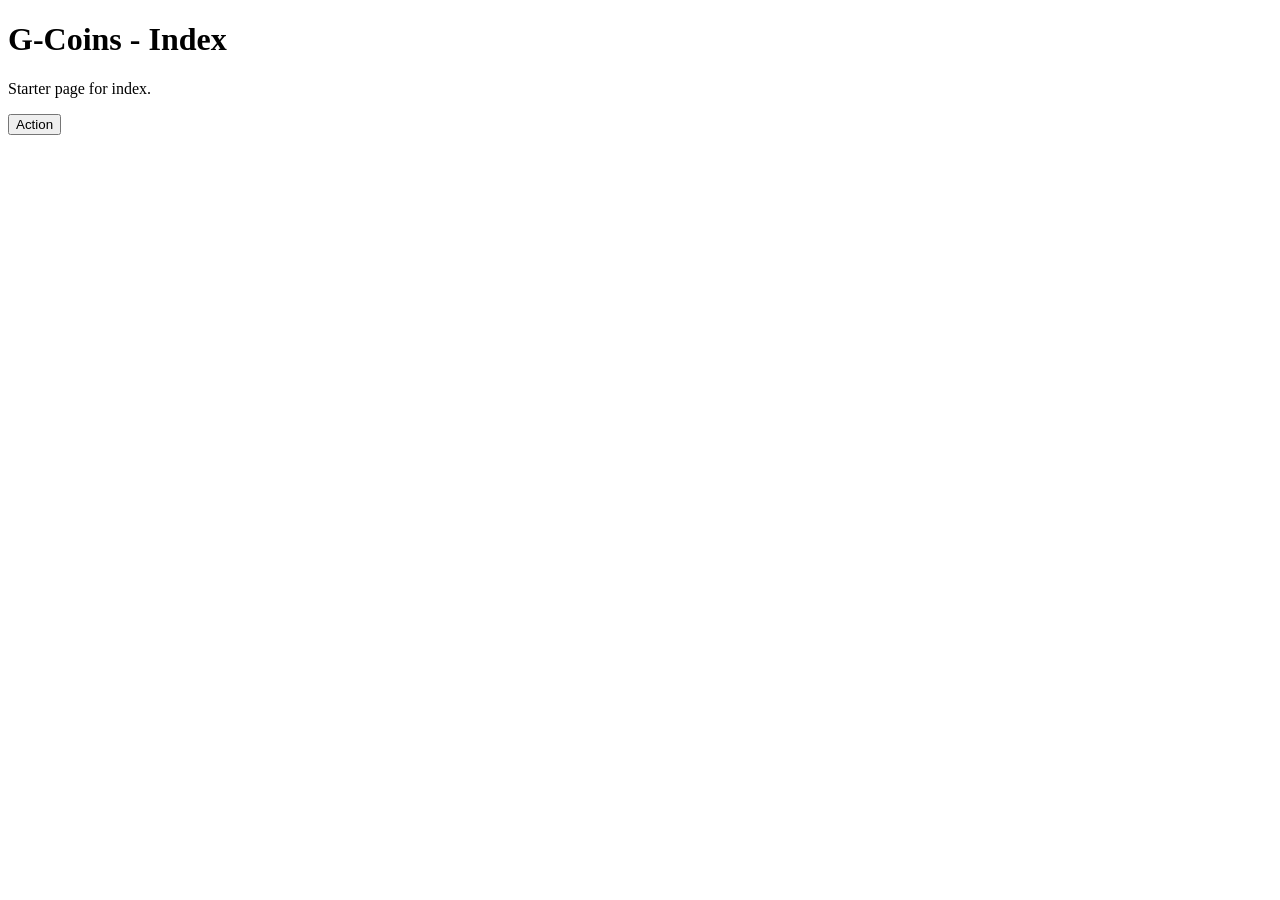
==== index.html @ 8689f321 "Add files via upload" ====
<!doctype html><html><head><meta charset='utf-8'><title>index</title><link rel='stylesheet' href='css/style.css'></head><body><header><h1>G-Coins - Index</h1></header><p>Starter page for index.</p><button onclick="alert('Coming soon')">Action</button><script src='js/app.js'></script></body></html>
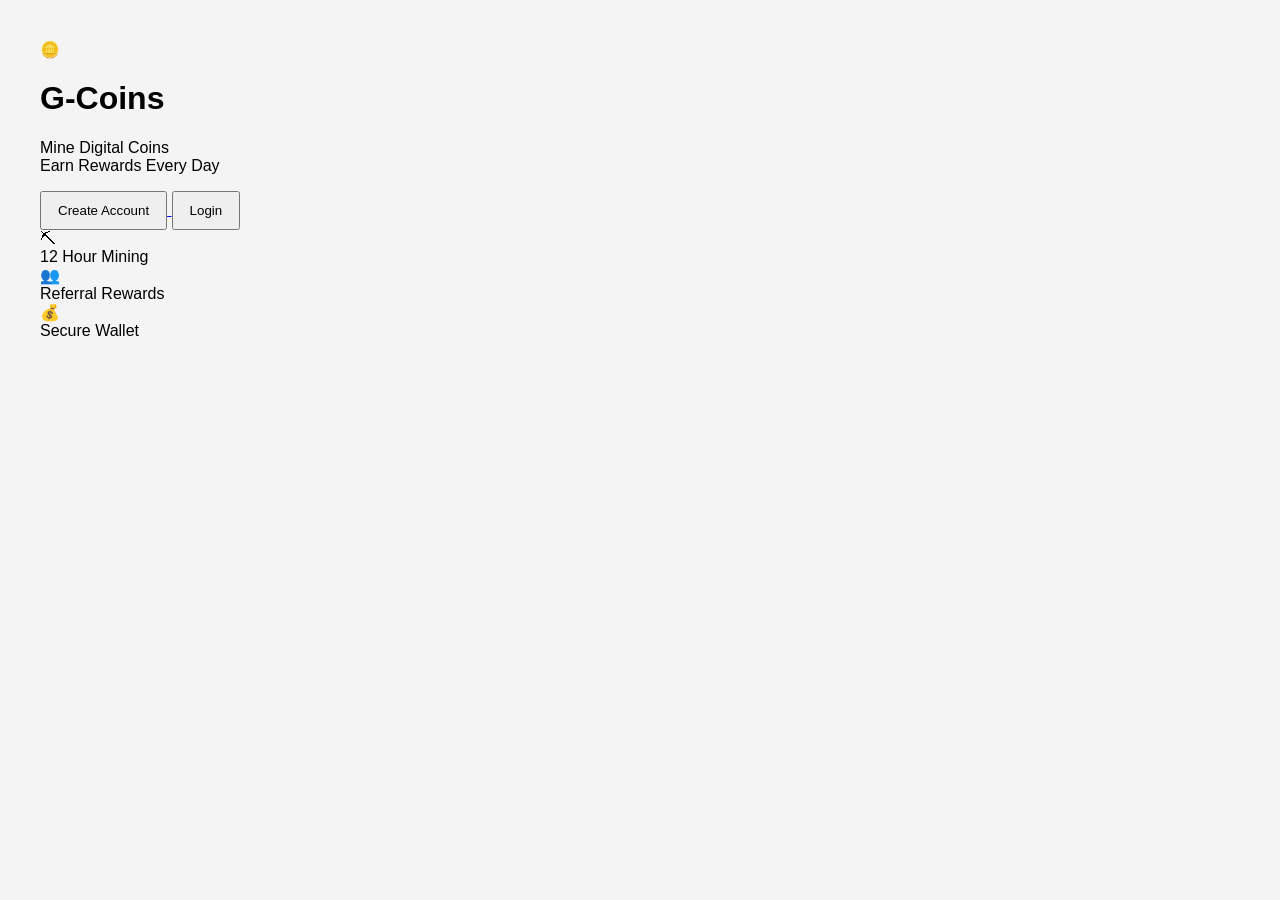
==== commit 8c831f70: "index.html" ====
--- a/index.html
+++ b/index.html
@@ -1 +1,63 @@
-<!doctype html><html><head><meta charset='utf-8'><title>index</title><link rel='stylesheet' href='css/style.css'></head><body><header><h1>G-Coins - Index</h1></header><p>Starter page for index.</p><button onclick="alert('Coming soon')">Action</button><script src='js/app.js'></script></body></html>+<!DOCTYPE html>
+<html lang="en">
+<head>
+<meta charset="UTF-8">
+<meta name="viewport" content="width=device-width, initial-scale=1.0">
+<title>G-Coins</title>
+
+<link rel="stylesheet" href="style.css">
+
+</head>
+
+<body>
+
+<div class="container">
+
+<div class="logo">
+🪙
+</div>
+
+<h1>G-Coins</h1>
+
+<p class="subtitle">
+Mine Digital Coins<br>
+Earn Rewards Every Day
+</p>
+
+<a href="signup.html">
+<button class="btn">
+Create Account
+</button>
+</a>
+
+<a href="home.html">
+<button class="btn2">
+Login
+</button>
+</a>
+
+<div class="features">
+
+<div class="card">
+⛏<br>
+12 Hour Mining
+</div>
+
+<div class="card">
+👥<br>
+Referral Rewards
+</div>
+
+<div class="card">
+💰<br>
+Secure Wallet
+</div>
+
+</div>
+
+</div>
+
+<script src="script.js"></script>
+
+</body>
+</html>
--- a/style.css
+++ b/style.css
@@ -0,0 +1 @@
+body{font-family:Arial,sans-serif;margin:40px;background:#f4f4f4}header{color:#0a7}button{padding:10px 16px}
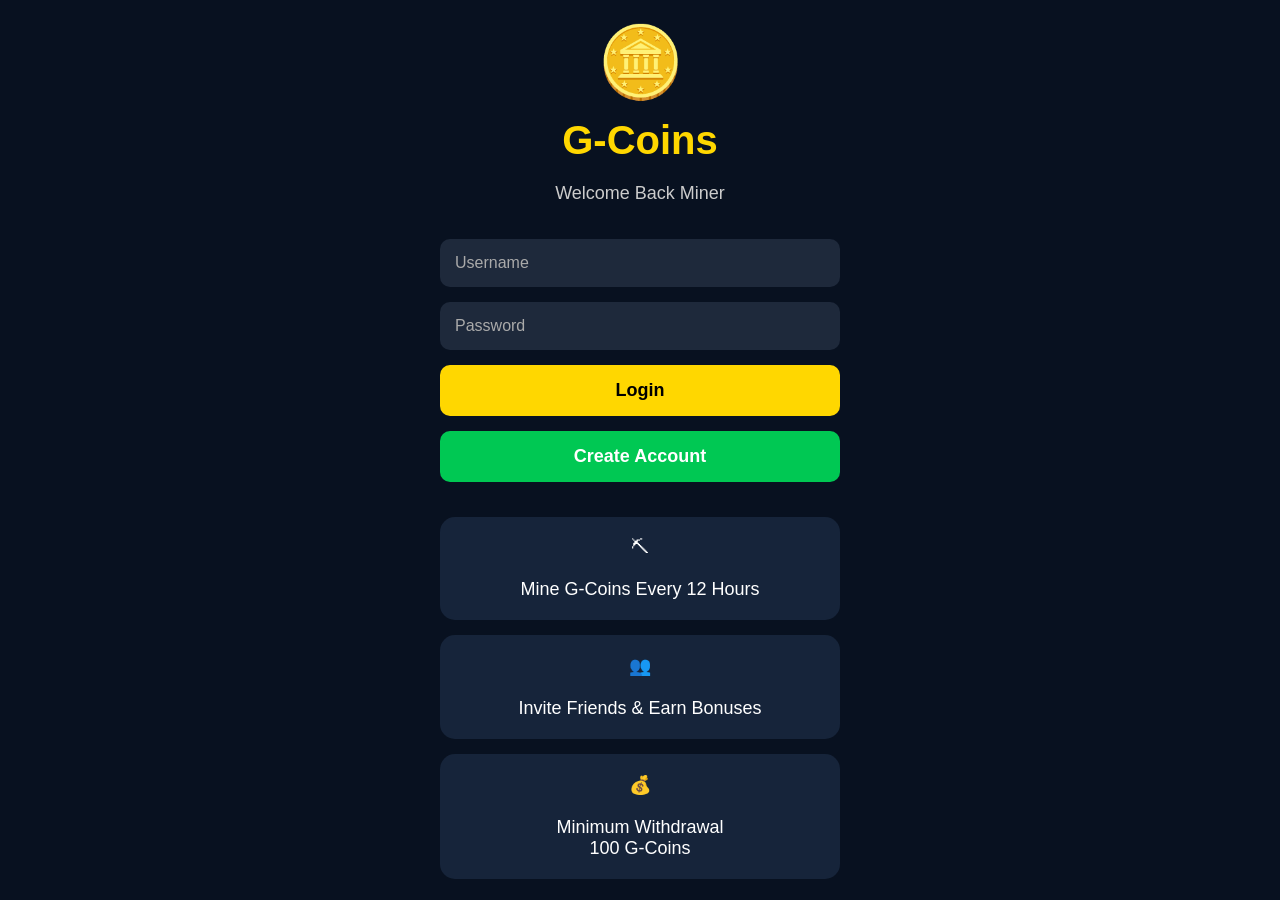
==== commit f1eb7231: "index.html" ====
--- a/index.html
+++ b/index.html
@@ -3,54 +3,62 @@
 <head>
 <meta charset="UTF-8">
 <meta name="viewport" content="width=device-width, initial-scale=1.0">
-<title>G-Coins</title>
-
+<title>G-Coins Login</title>
 <link rel="stylesheet" href="style.css">
-
 </head>
 
 <body>
 
 <div class="container">
 
-<div class="logo">
-🪙
-</div>
+<div class="logo">🪙</div>
 
 <h1>G-Coins</h1>
 
 <p class="subtitle">
-Mine Digital Coins<br>
-Earn Rewards Every Day
+Welcome Back Miner
 </p>
 
+<input
+type="text"
+id="loginUsername"
+placeholder="Username">
+
+<input
+type="password"
+id="loginPassword"
+placeholder="Password">
+
+<button class="btn" onclick="login()">
+Login
+</button>
+
 <a href="signup.html">
-<button class="btn">
+<button class="btn2">
 Create Account
-</button>
-</a>
-
-<a href="home.html">
-<button class="btn2">
-Login
 </button>
 </a>
 
 <div class="features">
 
 <div class="card">
-⛏<br>
-12 Hour Mining
+⛏
+<br><br>
+Mine G-Coins Every 12 Hours
 </div>
 
 <div class="card">
-👥<br>
-Referral Rewards
+👥
+<br><br>
+Invite Friends & Earn Bonuses
 </div>
 
 <div class="card">
-💰<br>
-Secure Wallet
+💰
+<br><br>
+Minimum Withdrawal
+<br>
+100 G-Coins
 </div>
 
 </div>
--- a/style.css
+++ b/style.css
@@ -1 +1,161 @@
-body{font-family:Arial,sans-serif;margin:40px;background:#f4f4f4}header{color:#0a7}button{padding:10px 16px}+*{
+margin:0;
+padding:0;
+box-sizing:border-box;
+font-family:Arial, sans-serif;
+}
+
+body{
+
+background:#081120;
+
+color:white;
+
+display:flex;
+
+justify-content:center;
+
+align-items:center;
+
+height:100vh;
+
+}
+
+.container{
+
+width:90%;
+
+max-width:400px;
+
+text-align:center;
+
+}
+
+.logo{
+
+font-size:70px;
+
+margin-bottom:15px;
+
+}
+
+h1{
+
+font-size:40px;
+
+color:#FFD700;
+
+}
+
+.subtitle{
+
+margin:20px;
+
+font-size:18px;
+
+color:#ccc;
+
+}
+
+.btn{
+
+width:100%;
+
+padding:15px;
+
+border:none;
+
+border-radius:10px;
+
+background:#FFD700;
+
+font-size:18px;
+
+margin-top:15px;
+
+font-weight:bold;
+
+cursor:pointer;
+
+}
+
+.btn2{
+
+width:100%;
+
+padding:15px;
+
+border:none;
+
+border-radius:10px;
+
+background:#00C853;
+
+font-size:18px;
+
+margin-top:15px;
+
+font-weight:bold;
+
+cursor:pointer;
+
+color:white;
+
+}
+
+.features{
+
+margin-top:35px;
+
+display:grid;
+
+grid-template-columns:1fr;
+
+gap:15px;
+
+}
+
+.card{
+
+background:#16243A;
+
+padding:20px;
+
+border-radius:15px;
+
+font-size:18px;
+
+}
+input{
+
+width:100%;
+
+padding:15px;
+
+margin-top:15px;
+
+border:none;
+
+border-radius:10px;
+
+background:#1E293B;
+
+color:white;
+
+font-size:16px;
+
+outline:none;
+
+}
+
+input::placeholder{
+
+color:#aaa;
+
+}
+
+form{
+
+margin-top:20px;
+
+}
